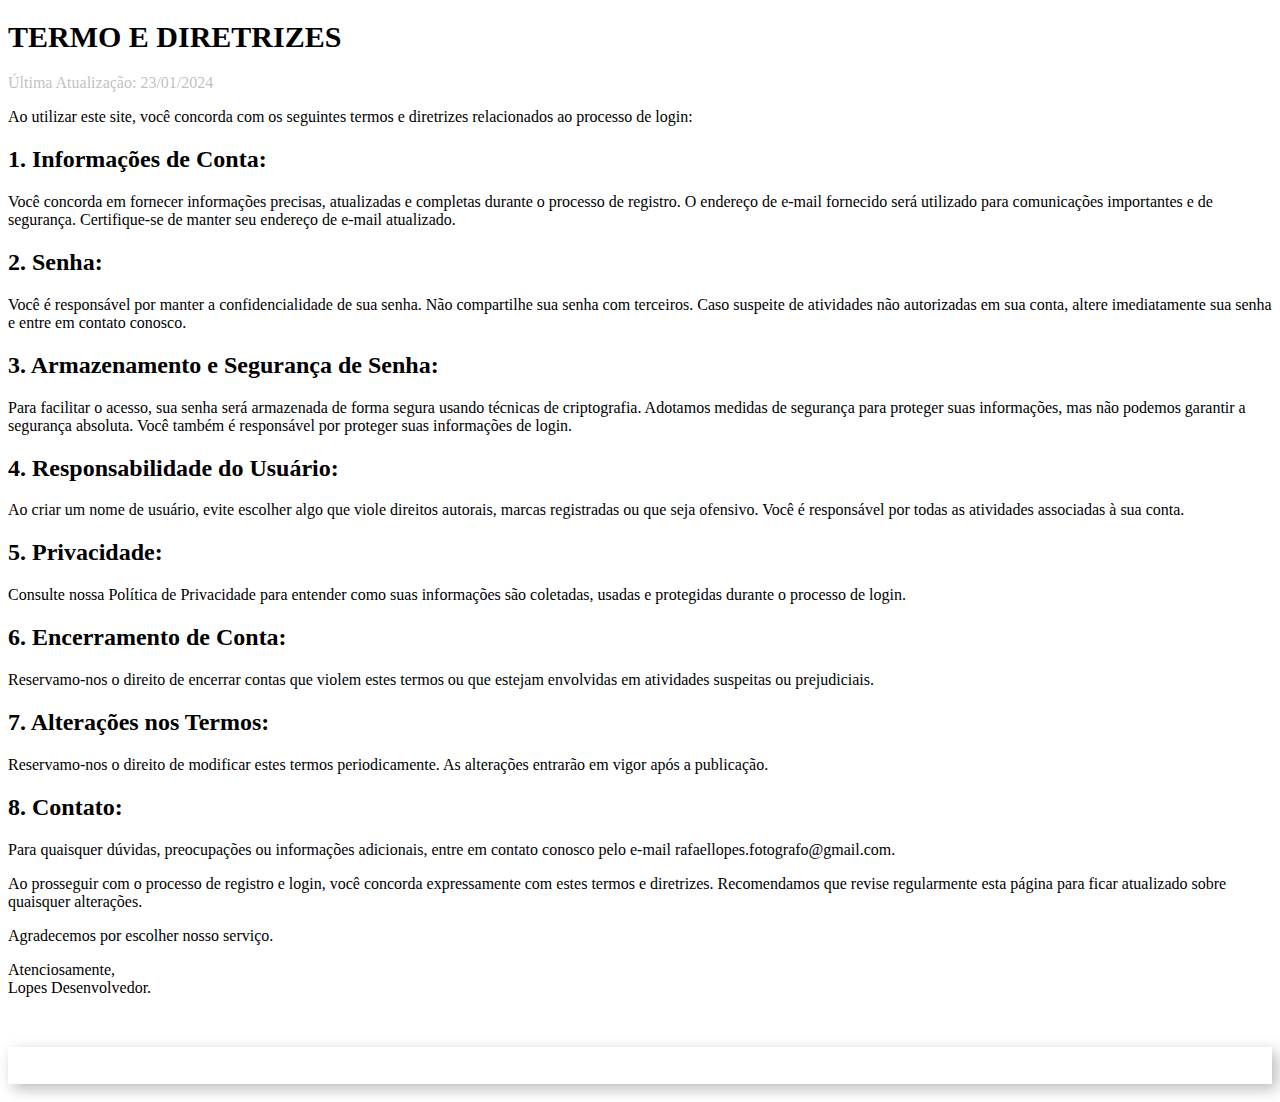
==== termo.html @ 9c5a3014 "commit de atualização de termo de pdf para html" ====
<!DOCTYPE html>
<html lang="en">
<head>
   <meta charset="UTF-8">
   <meta name="viewport" content="width=device-width, initial-scale=1.0">
   <title>Termos</title>
   <link rel="stylesheet" href="style.css">
   <style>
      h1 {
         font-size: 30px;
      }
      .ultima_atualizacao {
         color: rgba(128, 128, 128, 0.509);
      }
      .login {
         margin-top: 50px;
         font-size: 18px;
         padding: 8px;
         box-shadow: 5px 5px 15px rgb(187, 187, 187);
      }
      a {
         color: white;
         text-decoration: none;
      }
   </style>
</head>
<body>
   <main>
      <h1>TERMO E DIRETRIZES</h1>
   <p class="ultima_atualizacao">Última Atualização: 23/01/2024</p>
   <p>
      Ao utilizar este site, você concorda com os seguintes termos e diretrizes
      relacionados ao processo de login:
   </p>
   <h2>1. Informações de Conta:</h2>
   <p>
      Você concorda em fornecer informações precisas, atualizadas e completas
      durante o processo de registro.
      O endereço de e-mail fornecido será utilizado para comunicações importantes e
      de segurança. Certifique-se de manter seu endereço de e-mail atualizado.
   </p>
   <h2>2. Senha:</h2>
   <p>
      Você é responsável por manter a confidencialidade de sua senha.
      Não compartilhe sua senha com terceiros.
      Caso suspeite de atividades não autorizadas em sua conta, altere imediatamente
      sua senha e entre em contato conosco.
   </p>
   <h2>3. Armazenamento e Segurança de Senha:</h2>
   <p>
      Para facilitar o acesso, sua senha será armazenada de forma segura usando
      técnicas de criptografia.
      Adotamos medidas de segurança para proteger suas informações, mas não
      podemos garantir a segurança absoluta. Você também é responsável por
      proteger suas informações de login.
   </p>
   <h2>4. Responsabilidade do Usuário:</h2>
   <p>
      Ao criar um nome de usuário, evite escolher algo que viole direitos autorais,
      marcas registradas ou que seja ofensivo.
      Você é responsável por todas as atividades associadas à sua conta.
   </p>
   <h2>5. Privacidade:</h2>
   <p>
      Consulte nossa Política de Privacidade para entender como suas informações
      são coletadas, usadas e protegidas durante o processo de login.
   </p>
   <h2>6. Encerramento de Conta:</h2>
   <p>
      Reservamo-nos o direito de encerrar contas que violem estes termos ou que
      estejam envolvidas em atividades suspeitas ou prejudiciais.
   </p>
   <h2>7. Alterações nos Termos:</h2>
   <p>
      Reservamo-nos o direito de modificar estes termos periodicamente. As
      alterações entrarão em vigor após a publicação.
   </p>
   <h2>8. Contato:</h2>
   <p>
      Para quaisquer dúvidas, preocupações ou informações adicionais, entre em
      contato conosco pelo e-mail rafaellopes.fotografo@gmail.com.
   </p>
   Ao prosseguir com o processo de registro e login, você concorda expressamente
   com estes termos e diretrizes. Recomendamos que revise regularmente esta
   página para ficar atualizado sobre quaisquer alterações.
   <p>Agradecemos por escolher nosso serviço.</p>
   Atenciosamente,<br>
   Lopes Desenvolvedor.
   
   <p class="login"><a href="index.html">Voltar para o login</a></p>
   </main>
</body>
</html>
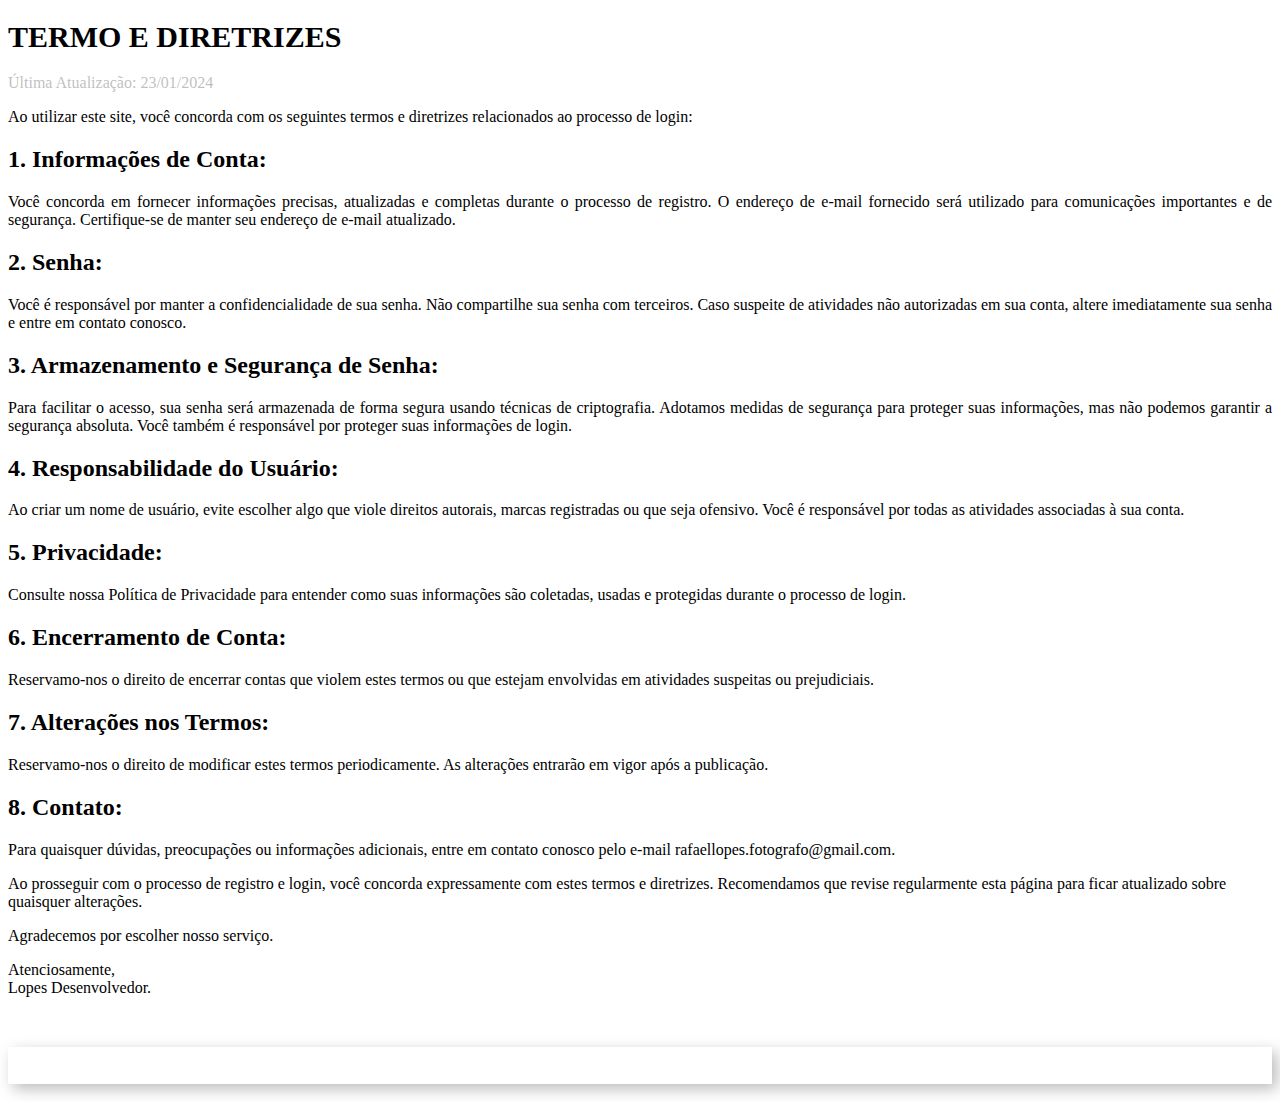
==== commit 4a697e90: "Correção de textos justificados no termo" ====
--- a/termo.html
+++ b/termo.html
@@ -3,7 +3,7 @@
 <head>
    <meta charset="UTF-8">
    <meta name="viewport" content="width=device-width, initial-scale=1.0">
-   <title>Termos</title>
+   <title>Termos e Diretrizes</title>
    <link rel="stylesheet" href="style.css">
    <style>
       h1 {
@@ -21,6 +21,9 @@
       a {
          color: white;
          text-decoration: none;
+      }
+      p {
+         text-align: justify;
       }
    </style>
 </head>
@@ -87,7 +90,7 @@
    Atenciosamente,<br>
    Lopes Desenvolvedor.
    
-   <p class="login"><a href="index.html">Voltar para o login</a></p>
+   <p class="login"><a href="register.html">Voltar para o login</a></p>
    </main>
 </body>
 </html>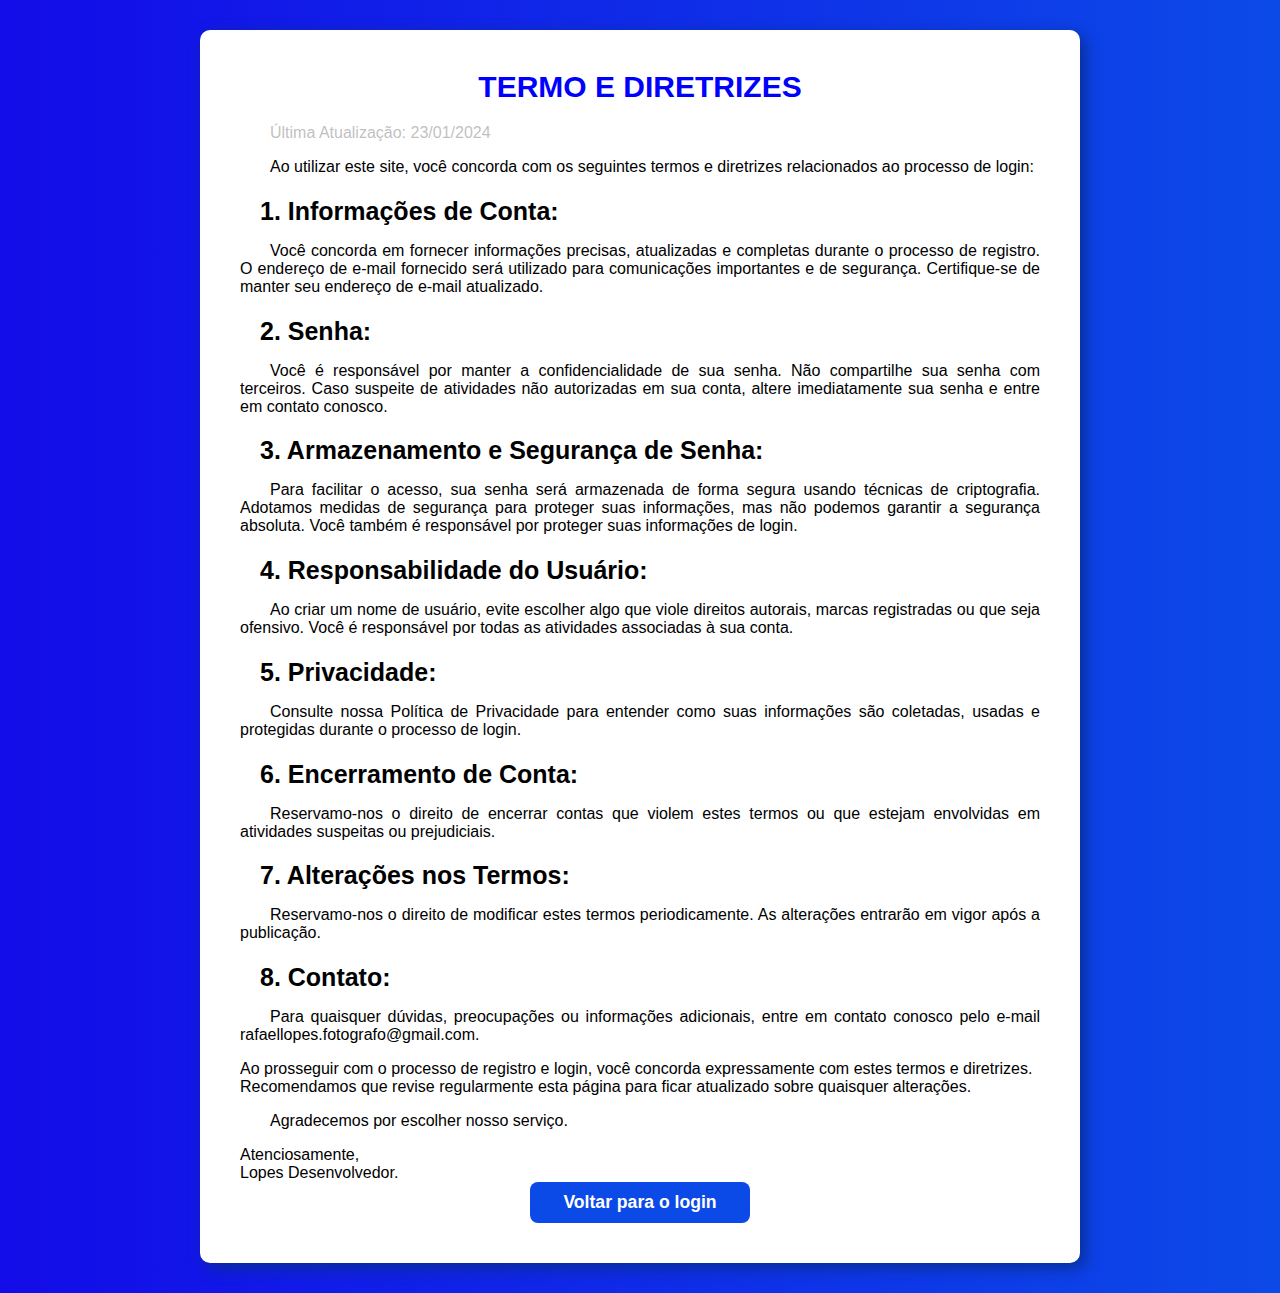
==== commit 5132ea4c: "responsividade simples" ====
--- a/termo.html
+++ b/termo.html
@@ -8,7 +8,10 @@
    <style>
       h1 {
          font-size: 30px;
+         font-weight: bolder;
+         color: blue;
       }
+
       .ultima_atualizacao {
          color: rgba(128, 128, 128, 0.509);
       }
@@ -28,7 +31,7 @@
    </style>
 </head>
 <body>
-   <main>
+   <main class="termo">
       <h1>TERMO E DIRETRIZES</h1>
    <p class="ultima_atualizacao">Última Atualização: 23/01/2024</p>
    <p>
@@ -90,7 +93,7 @@
    Atenciosamente,<br>
    Lopes Desenvolvedor.
    
-   <p class="login"><a href="register.html">Voltar para o login</a></p>
+   <a class="botao2" href="register.html">Voltar para o login</a>
    </main>
 </body>
 </html>--- a/style.css
+++ b/style.css
@@ -0,0 +1,121 @@
+@charset "UTF-8";
+
+* {
+   font-family: Arial, Helvetica, sans-serif;
+}
+
+body {
+   background-image: linear-gradient(to right, #130CE8, #0C4AE8);
+}
+
+main {
+   background-color: white;
+   margin: 30px auto;
+   max-width: 550px;
+   padding: 20px;
+   border-radius: 10px;
+   box-shadow: 5px 5px 15px #082f92;
+   padding-right: 45px;
+}
+h1 {
+   margin-top: 0px;
+   text-align: center;
+   color: #5B0CE8;
+   font-size: 50px;
+}
+
+h2 {
+   text-indent: 20px;
+   margin-bottom: 5px;
+   font-size: 25px;
+}
+
+.entrada {
+   width: 100%;
+   text-align: left;
+   padding: 10px;
+   border-radius: 10px;
+   display: block;
+   font-size: 20px;
+}
+.login {
+   font-family:Arial, Helvetica, sans-serif;
+   font-size:18px;
+   border-radius: 8px;
+   padding: 10px;
+   color:#ffffff;
+   background-color: #0C4AE8;
+   outline: none;
+   border: none;
+   font-size: 22px;
+   cursor:pointer;
+   max-width: 200px;
+   margin: 0px auto;
+   display: block;
+   text-decoration: none;
+   font-weight: bold;
+   text-align: center;
+   transition: .4s;
+   
+   }
+   
+   .login:hover {
+   color:#ffffff;
+   background-color: #061d57;
+   padding-left: 15px;
+   padding-right: 15px;
+   }
+
+img {
+   width: 120px;
+   display: block;
+   margin: auto;
+}
+
+.register_ancora {
+   margin-left: 20px;
+}
+.senha-container {
+   position: relative;
+}
+
+.olho-icon {
+   cursor: pointer;
+   position: absolute;
+   right: 29px; /* Ajuste a distância da borda direita conforme necessário */
+   bottom: 50%;
+   transform: translateY(50%);
+   width: 20px; /* Ajuste a largura conforme necessário */
+   height: 20px; /* Ajuste a altura conforme necessário */
+}
+.termo {
+   max-width: 800px;
+   padding: 40px;
+}
+.termo p {
+   text-indent: 30px;
+}
+
+.botao2 {
+   font-family:Arial, Helvetica, sans-serif;
+   font-size: 1.1em;
+   border-radius: 8px;
+   padding: 10px;
+   color:#ffffff;
+   background-color: #0C4AE8;
+   cursor: pointer;
+   max-width: 200px;
+   margin: auto;
+   display: block;
+   text-decoration: none;
+   font-weight: bold;
+   text-align: center;
+   transition: .4s;
+   }
+   
+   .botao2:hover {
+   color:#ffffff;
+   background-color: #061d57;
+   padding-left: 15px;
+   padding-right: 15px;
+   }
